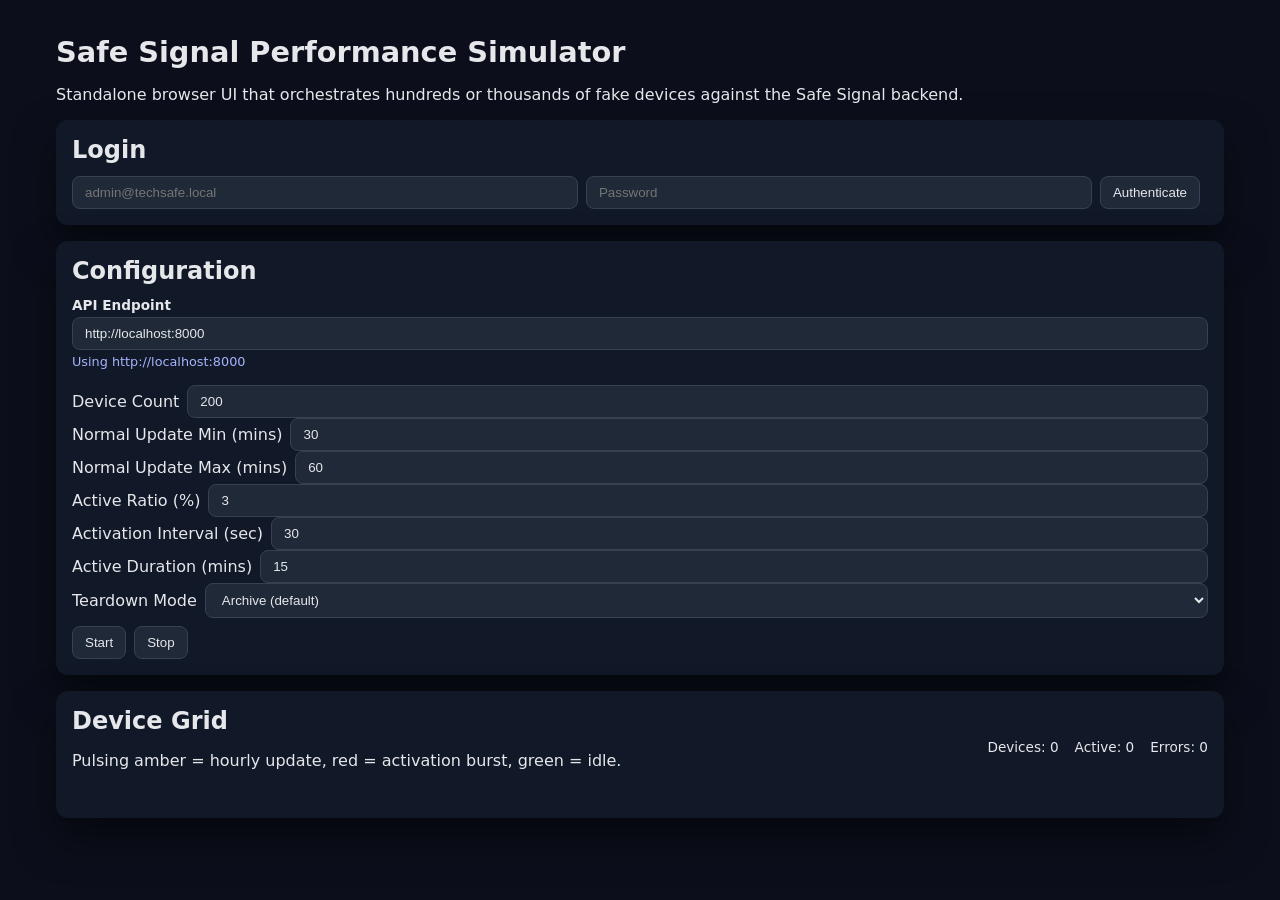
==== index.html @ 41d80cc2 "enhance simulator geography and endpoint info" ====
<!DOCTYPE html>
<html lang="en">
<head>
  <meta charset="UTF-8">
  <meta name="viewport" content="width=device-width, initial-scale=1.0">
  <title>Safe Signal Performance Simulator</title>
  <link rel="stylesheet" href="style.css">
</head>
<body>
  <div class="container">
    <header>
      <h1>Safe Signal Performance Simulator</h1>
      <p>Standalone browser UI that orchestrates hundreds or thousands of fake devices against the Safe Signal backend.</p>
    </header>
    <section class="panel" id="login-panel">
      <h2>Login</h2>
      <form id="login-form">
        <input type="email" id="sim-email" placeholder="admin@techsafe.local" required>
        <input type="password" id="sim-password" placeholder="Password" required>
        <button type="submit">Authenticate</button>
        <span id="login-status" class="status"></span>
      </form>
    </section>
    <section class="panel" id="config-panel">
      <h2>Configuration</h2>
      <div class="endpoint-row">
        <div class="endpoint-label">API Endpoint</div>
        <div class="endpoint-input">
          <input type="text" id="api-endpoint" placeholder="http://localhost:8000">
          <div class="endpoint-display">Using <span id="api-endpoint-display"></span></div>
        </div>
      </div>
      <label>Device Count
        <input type="number" id="device-count" min="10" max="5000" value="200" step="100">
      </label>
      <label>Normal Update Min (mins)
        <input type="number" id="update-min" min="15" max="180" value="30">
      </label>
      <label>Normal Update Max (mins)
        <input type="number" id="update-max" min="30" max="240" value="60">
      </label>
      <label>Active Ratio (%)
        <input type="number" id="active-ratio" min="0" max="20" value="3">
      </label>
      <label>Activation Interval (sec)
        <input type="number" id="active-interval" min="10" max="60" value="30">
      </label>
      <label>Active Duration (mins)
        <input type="number" id="active-duration" min="1" max="60" value="15">
      </label>
      <label>Teardown Mode
        <select id="teardown-mode">
          <option value="archive">Archive (default)</option>
          <option value="delete">Delete</option>
        </select>
      </label>
        <div class="actions">
        <button id="start-sim" disabled>Start</button>
        <button id="stop-sim" disabled>Stop</button>
      </div>
    </section>
    <section class="panel">
      <header>
        <div>
          <h2>Device Grid</h2>
          <p>Pulsing amber = hourly update, red = activation burst, green = idle.</p>
        </div>
        <div class="stats">
          <div>Devices: <span id="stat-count">0</span></div>
          <div>Active: <span id="stat-active">0</span></div>
          <div>Errors: <span id="stat-errors">0</span></div>
        </div>
      </header>
      <div id="device-grid"></div>
    </section>
  </div>
  <script src="app.js"></script>
</body>
</html>
---- style.css ----
* { box-sizing: border-box; }
body { margin: 0; font-family: 'Segoe UI', system-ui, sans-serif; background: #0c0f1b; color: #e5e7eb; }
.container { max-width: 1200px; margin: 0 auto; padding: 1rem; }
header h1 { margin-bottom: 0.2rem; font-size: 1.8rem; }
.panel { margin-top: 1rem; background: #111827; border-radius: 12px; padding: 1rem; box-shadow: 0 20px 40px rgba(0,0,0,0.5); }
.endpoint-row { display: flex; flex-direction: column; gap: 0.25rem; margin-bottom: 1rem; }
.endpoint-label { font-size: 0.85rem; color: #e5e7eb; font-weight: 600; }
.endpoint-input { display: flex; flex-direction: column; gap: 0.25rem; }
.endpoint-input input { width: 100%; }
.endpoint-display { font-size: 0.8rem; color: #a5b4fc; }
.panel h2 { margin: 0 0 0.75rem; }
form, .panel label { display: flex; flex-wrap: wrap; gap: 0.5rem; align-items: center; }
input, select, button { background: #1f2937; border: 1px solid #374151; color: #e5e7eb; padding: 0.5rem 0.75rem; border-radius: 8px; }
input, select { flex: 1; min-width: 140px; }
.actions { margin-top: 0.5rem; display: flex; gap: 0.5rem; }
button { cursor: pointer; }
.panel header { display: flex; align-items: center; justify-content: space-between; }
.stats { display: flex; gap: 1rem; font-size: 0.85rem; }
#device-grid { margin-top: 1rem; display: grid; grid-template-columns: repeat(auto-fit, minmax(30px, 1fr)); gap: 4px; max-height: 360px; overflow: auto; }
.device-cell { width: 100%; aspect-ratio: 1 / 1; border-radius: 6px; background: #1f2937; border: 1px solid #374151; display: flex; align-items: center; justify-content: center; position: relative; font-size: 0.75rem; }
.device-cell span { pointer-events: none; }
.device-cell::after { content: ''; position: absolute; width: 10px; height: 10px; border-radius: 50%; bottom: 5px; right: 5px; opacity: 0.6; }
.device-cell.idle::after { background: #22c55e; }
.device-cell.normal::after { background: #f59e0b; }
.device-cell.active::after { background: #ef4444; }
.device-cell.flash::after { animation: flashPulse 2s ease; }
@keyframes flashPulse { 0%, 100% { transform: scale(0.8); opacity: 0.55; } 50% { transform: scale(1.4); opacity: 1; } }
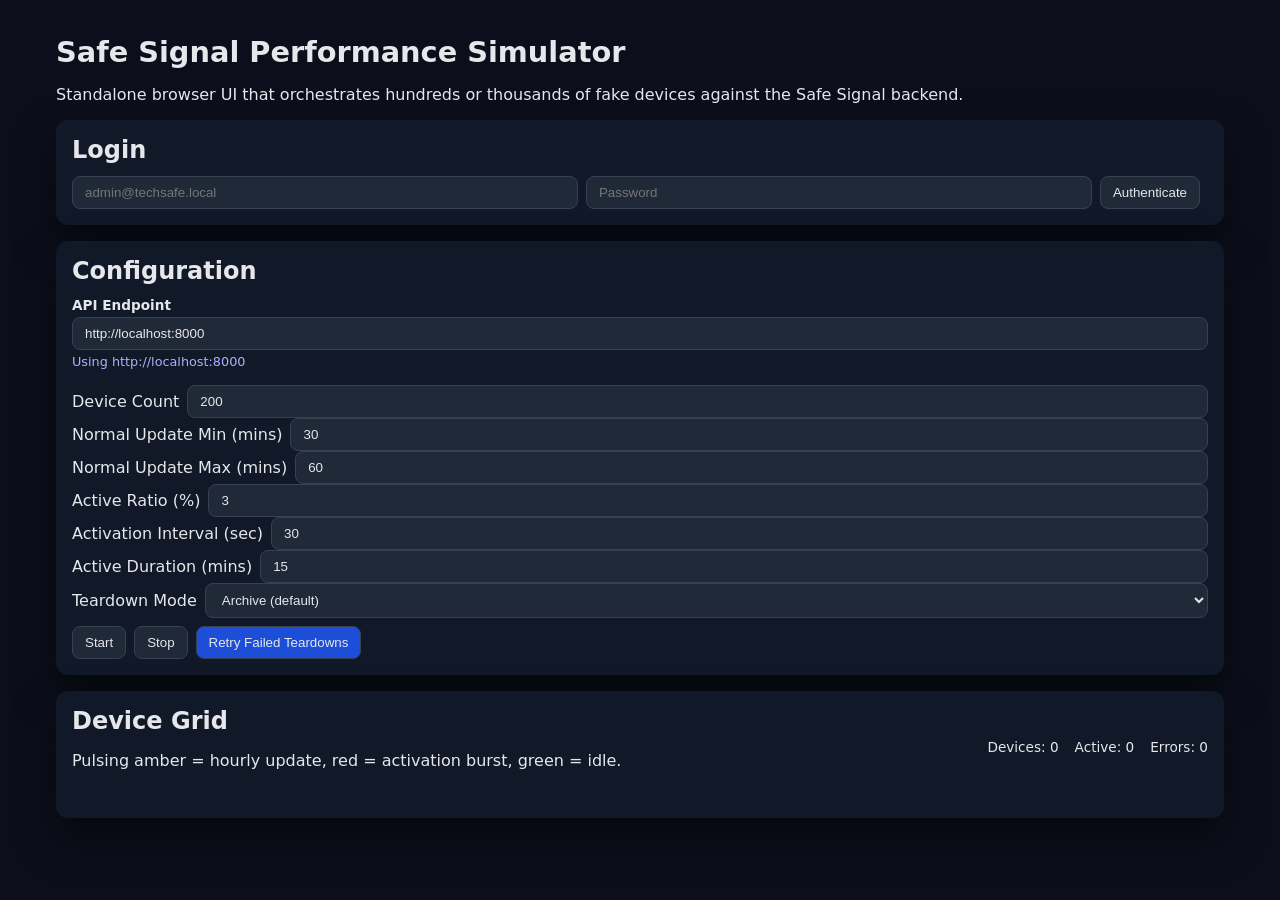
==== commit 331f6e2d: "enhance simulator metadata and teardown retry" ====
--- a/index.html
+++ b/index.html
@@ -57,6 +57,7 @@
         <div class="actions">
         <button id="start-sim" disabled>Start</button>
         <button id="stop-sim" disabled>Stop</button>
+        <button id="retry-teardown" disabled class="secondary">Retry Failed Teardowns</button>
       </div>
     </section>
     <section class="panel">
--- a/style.css
+++ b/style.css
@@ -14,6 +14,7 @@
 input, select { flex: 1; min-width: 140px; }
 .actions { margin-top: 0.5rem; display: flex; gap: 0.5rem; }
 button { cursor: pointer; }
+.secondary { background: #1d4ed8; }
 .panel header { display: flex; align-items: center; justify-content: space-between; }
 .stats { display: flex; gap: 1rem; font-size: 0.85rem; }
 #device-grid { margin-top: 1rem; display: grid; grid-template-columns: repeat(auto-fit, minmax(30px, 1fr)); gap: 4px; max-height: 360px; overflow: auto; }
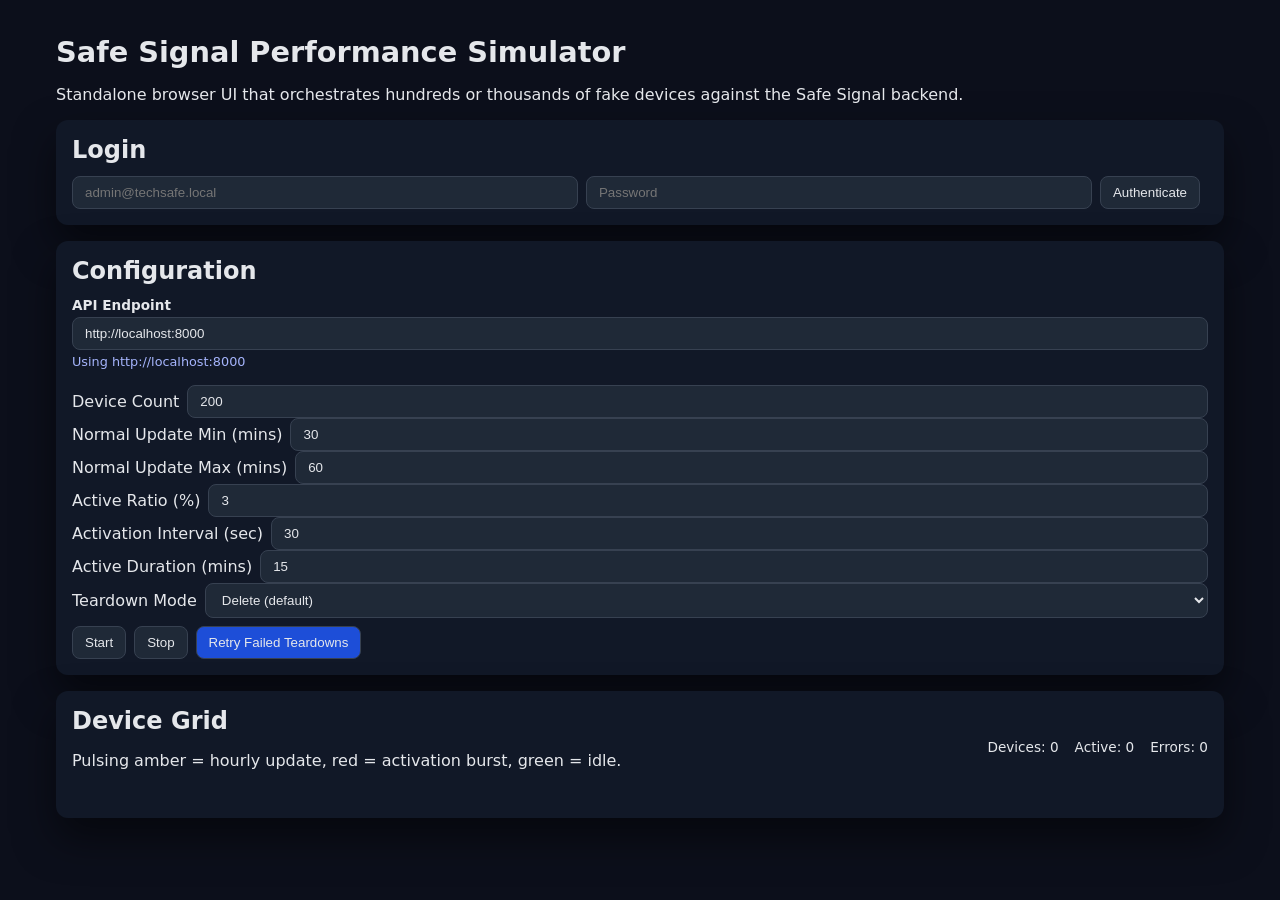
==== commit eaf44426: "tune ui defaults and colors" ====
--- a/index.html
+++ b/index.html
@@ -50,8 +50,8 @@
       </label>
       <label>Teardown Mode
         <select id="teardown-mode">
-          <option value="archive">Archive (default)</option>
-          <option value="delete">Delete</option>
+          <option value="archive">Archive</option>
+          <option value="delete" selected>Delete (default)</option>
         </select>
       </label>
         <div class="actions">
--- a/style.css
+++ b/style.css
@@ -20,9 +20,9 @@
 #device-grid { margin-top: 1rem; display: grid; grid-template-columns: repeat(auto-fit, minmax(30px, 1fr)); gap: 4px; max-height: 360px; overflow: auto; }
 .device-cell { width: 100%; aspect-ratio: 1 / 1; border-radius: 6px; background: #1f2937; border: 1px solid #374151; display: flex; align-items: center; justify-content: center; position: relative; font-size: 0.75rem; }
 .device-cell span { pointer-events: none; }
-.device-cell::after { content: ''; position: absolute; width: 10px; height: 10px; border-radius: 50%; bottom: 5px; right: 5px; opacity: 0.6; }
-.device-cell.idle::after { background: #22c55e; }
-.device-cell.normal::after { background: #f59e0b; }
-.device-cell.active::after { background: #ef4444; }
-.device-cell.flash::after { animation: flashPulse 2s ease; }
+.device-cell::after { content: ''; position: absolute; width: 14px; height: 14px; border-radius: 50%; bottom: 4px; right: 4px; opacity: 0.7; box-shadow: 0 0 6px rgba(15,23,42,0.6); }
+.device-cell.idle::after { background: #16a34a; }
+.device-cell.normal::after { background: #f97316; }
+.device-cell.active::after { background: #b91c1c; }
+.device-cell.flash::after { animation: flashPulse 1.5s ease; background: #38bdf8; box-shadow: 0 0 12px rgba(56,189,248,0.85); }
 @keyframes flashPulse { 0%, 100% { transform: scale(0.8); opacity: 0.55; } 50% { transform: scale(1.4); opacity: 1; } }
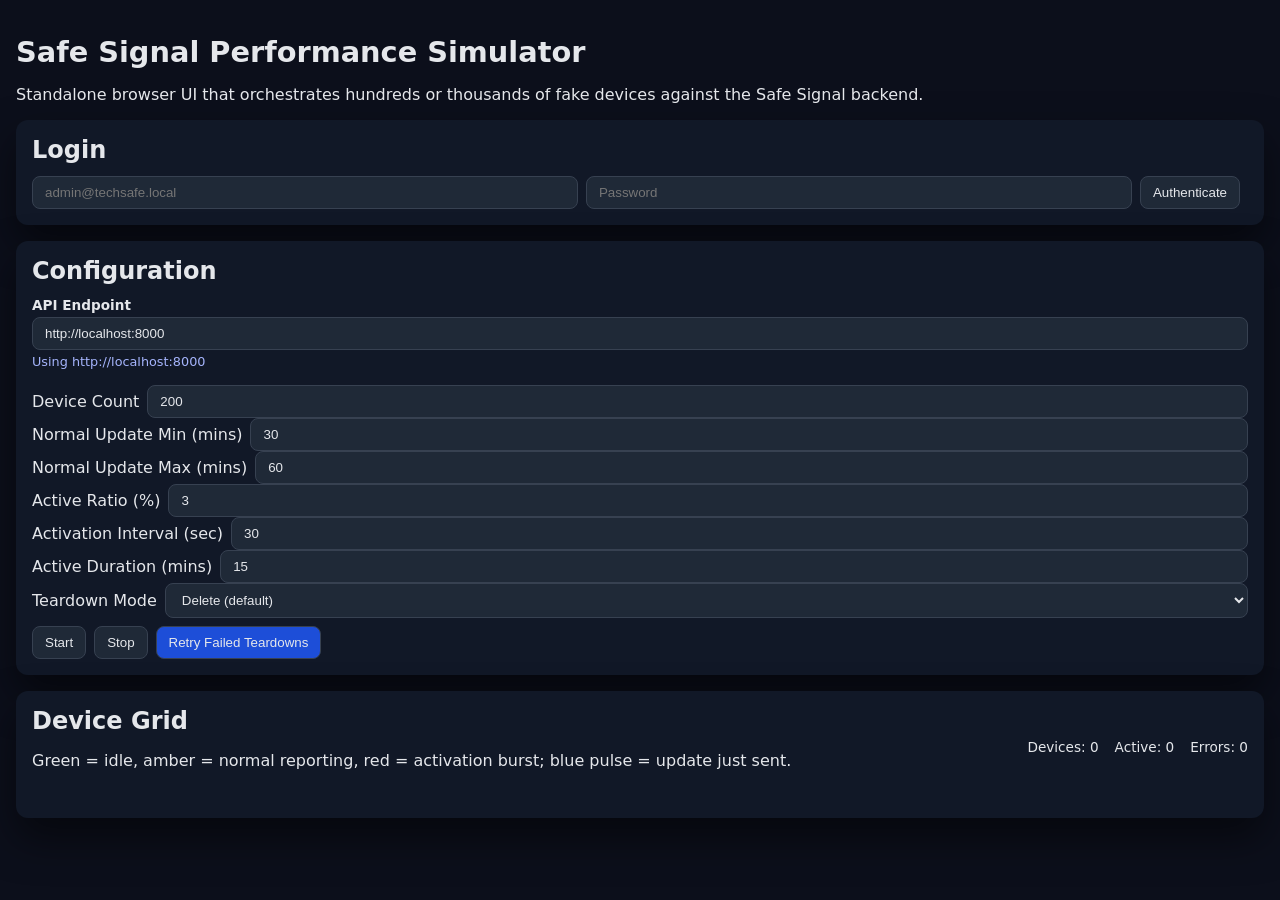
==== commit 309162e4: "tune grid density and legend text" ====
--- a/index.html
+++ b/index.html
@@ -64,7 +64,7 @@
       <header>
         <div>
           <h2>Device Grid</h2>
-          <p>Pulsing amber = hourly update, red = activation burst, green = idle.</p>
+          <p>Green = idle, amber = normal reporting, red = activation burst; blue pulse = update just sent.</p>
         </div>
         <div class="stats">
           <div>Devices: <span id="stat-count">0</span></div>
--- a/style.css
+++ b/style.css
@@ -17,12 +17,14 @@
 .secondary { background: #1d4ed8; }
 .panel header { display: flex; align-items: center; justify-content: space-between; }
 .stats { display: flex; gap: 1rem; font-size: 0.85rem; }
-#device-grid { margin-top: 1rem; display: grid; grid-template-columns: repeat(auto-fit, minmax(30px, 1fr)); gap: 4px; max-height: 360px; overflow: auto; }
-.device-cell { width: 100%; aspect-ratio: 1 / 1; border-radius: 6px; background: #1f2937; border: 1px solid #374151; display: flex; align-items: center; justify-content: center; position: relative; font-size: 0.75rem; }
-.device-cell span { pointer-events: none; }
-.device-cell::after { content: ''; position: absolute; width: 14px; height: 14px; border-radius: 50%; bottom: 4px; right: 4px; opacity: 0.7; box-shadow: 0 0 6px rgba(15,23,42,0.6); }
-.device-cell.idle::after { background: #16a34a; }
-.device-cell.normal::after { background: #f97316; }
-.device-cell.active::after { background: #b91c1c; }
-.device-cell.flash::after { animation: flashPulse 1.5s ease; background: #38bdf8; box-shadow: 0 0 12px rgba(56,189,248,0.85); }
+.container { max-width: 1400px; }
+.container { max-width: 1400px; }
+#device-grid { margin-top: 1rem; display: grid; grid-template-columns: repeat(auto-fit, minmax(32px, 1fr)); gap: 4px; max-height: calc(100vh - 300px); overflow: auto; }
+.device-cell { width: 100%; aspect-ratio: 1 / 1; border-radius: 6px; background: #0b1222; border: 1px solid #1f2937; display: flex; align-items: center; justify-content: center; position: relative; font-size: 0.7rem; }
+.device-cell span { position: relative; z-index: 1; pointer-events: none; font-weight: 600; }
+.device-cell::after { content: ''; position: absolute; width: 16px; height: 16px; border-radius: 50%; bottom: 6px; right: 6px; opacity: 0.9; box-shadow: 0 0 6px rgba(15,23,42,0.6); z-index: 0; }
+.device-cell.idle::after { background: #34d399; }
+.device-cell.normal::after { background: #fb923c; }
+.device-cell.active::after { background: #dc2626; }
+.device-cell.flash::after { animation: flashPulse 1.3s ease; background: #38bdf8; box-shadow: 0 0 14px rgba(56,189,248,0.9); }
 @keyframes flashPulse { 0%, 100% { transform: scale(0.8); opacity: 0.55; } 50% { transform: scale(1.4); opacity: 1; } }
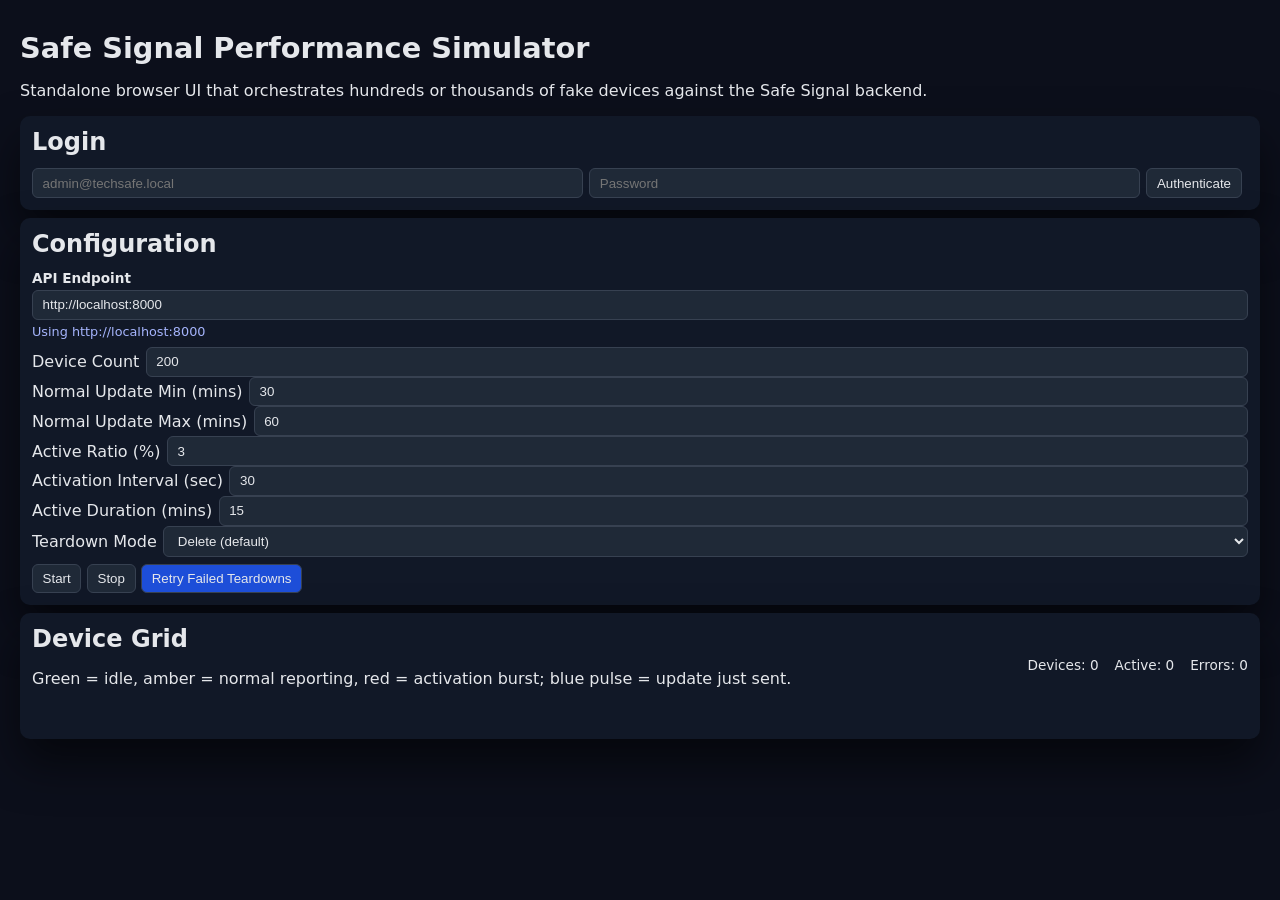
==== commit 7f2b8351: "enhance simulator grid density" ====
--- a/index.html
+++ b/index.html
@@ -72,7 +72,9 @@
           <div>Errors: <span id="stat-errors">0</span></div>
         </div>
       </header>
-      <div id="device-grid"></div>
+      <div class="device-grid-wrapper">
+        <div id="device-grid"></div>
+      </div>
     </section>
   </div>
   <script src="app.js"></script>
--- a/style.css
+++ b/style.css
@@ -1,26 +1,25 @@
 * { box-sizing: border-box; }
 body { margin: 0; font-family: 'Segoe UI', system-ui, sans-serif; background: #0c0f1b; color: #e5e7eb; }
-.container { max-width: 1200px; margin: 0 auto; padding: 1rem; }
+.container { width: 100%; max-width: 2000px; margin: 0 auto; padding: 0.75rem 1.25rem 0.5rem; }
 header h1 { margin-bottom: 0.2rem; font-size: 1.8rem; }
-.panel { margin-top: 1rem; background: #111827; border-radius: 12px; padding: 1rem; box-shadow: 0 20px 40px rgba(0,0,0,0.5); }
-.endpoint-row { display: flex; flex-direction: column; gap: 0.25rem; margin-bottom: 1rem; }
+.panel { margin-top: 0.5rem; background: #111827; border-radius: 10px; padding: 0.75rem; box-shadow: 0 24px 45px rgba(0,0,0,0.55); }
+.endpoint-row { display: flex; flex-direction: column; gap: 0.25rem; margin-bottom: 0.5rem; }
 .endpoint-label { font-size: 0.85rem; color: #e5e7eb; font-weight: 600; }
 .endpoint-input { display: flex; flex-direction: column; gap: 0.25rem; }
 .endpoint-input input { width: 100%; }
 .endpoint-display { font-size: 0.8rem; color: #a5b4fc; }
 .panel h2 { margin: 0 0 0.75rem; }
-form, .panel label { display: flex; flex-wrap: wrap; gap: 0.5rem; align-items: center; }
-input, select, button { background: #1f2937; border: 1px solid #374151; color: #e5e7eb; padding: 0.5rem 0.75rem; border-radius: 8px; }
-input, select { flex: 1; min-width: 140px; }
-.actions { margin-top: 0.5rem; display: flex; gap: 0.5rem; }
+form, .panel label { display: flex; flex-wrap: wrap; gap: 0.4rem; align-items: center; }
+input, select, button { background: #1f2937; border: 1px solid #374151; color: #e5e7eb; padding: 0.4rem 0.6rem; border-radius: 6px; }
+input, select { flex: 1; min-width: 120px; }
+.actions { margin-top: 0.4rem; display: flex; gap: 0.35rem; }
 button { cursor: pointer; }
 .secondary { background: #1d4ed8; }
 .panel header { display: flex; align-items: center; justify-content: space-between; }
 .stats { display: flex; gap: 1rem; font-size: 0.85rem; }
-.container { max-width: 1400px; }
-.container { max-width: 1400px; }
-#device-grid { margin-top: 1rem; display: grid; grid-template-columns: repeat(auto-fit, minmax(32px, 1fr)); gap: 4px; max-height: calc(100vh - 300px); overflow: auto; }
-.device-cell { width: 100%; aspect-ratio: 1 / 1; border-radius: 6px; background: #0b1222; border: 1px solid #1f2937; display: flex; align-items: center; justify-content: center; position: relative; font-size: 0.7rem; }
+.device-grid-wrapper { margin-top: 0.8rem; padding-top: 0.2rem; }
+#device-grid { display: grid; grid-template-columns: repeat(auto-fit, minmax(20px, 1fr)); gap: 1px; max-height: 90vh; overflow: auto; width: 100%; padding-top: 0.4rem; }
+.device-cell { width: 100%; min-height: 20px; border-radius: 4px; background: #090c17; border: 0.7px solid rgba(255,255,255,0.1); display: flex; align-items: center; justify-content: center; position: relative; font-size: 0.55rem; }
 .device-cell span { position: relative; z-index: 1; pointer-events: none; font-weight: 600; }
 .device-cell::after { content: ''; position: absolute; width: 16px; height: 16px; border-radius: 50%; bottom: 6px; right: 6px; opacity: 0.9; box-shadow: 0 0 6px rgba(15,23,42,0.6); z-index: 0; }
 .device-cell.idle::after { background: #34d399; }
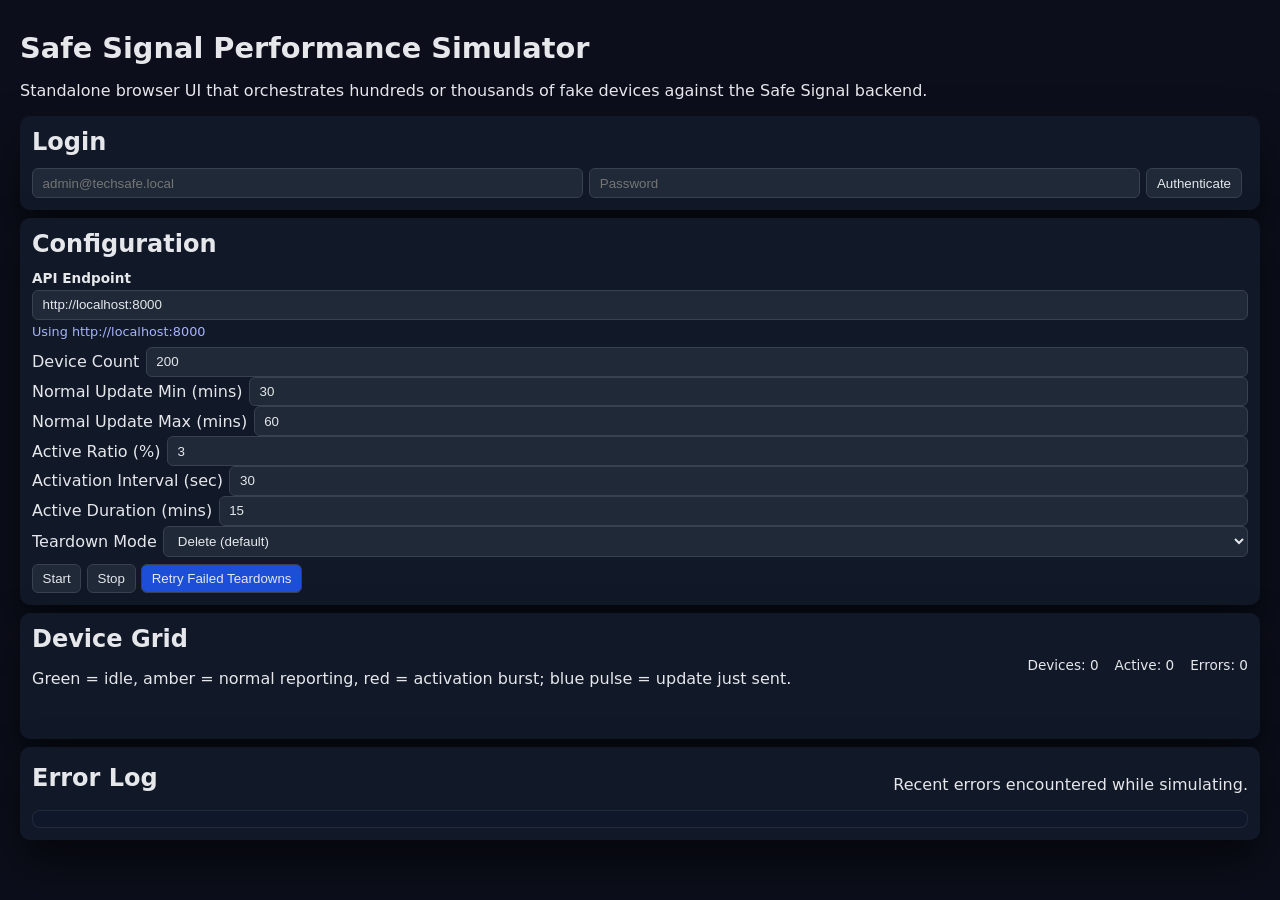
==== commit be767779: "feat: expose simulator error log" ====
--- a/index.html
+++ b/index.html
@@ -76,6 +76,13 @@
         <div id="device-grid"></div>
       </div>
     </section>
+    <section class="panel" id="error-panel">
+      <header>
+        <h2>Error Log</h2>
+        <p class="muted">Recent errors encountered while simulating.</p>
+      </header>
+      <div id="error-log" class="error-log"></div>
+    </section>
   </div>
   <script src="app.js"></script>
 </body>
--- a/style.css
+++ b/style.css
@@ -17,6 +17,8 @@
 .secondary { background: #1d4ed8; }
 .panel header { display: flex; align-items: center; justify-content: space-between; }
 .stats { display: flex; gap: 1rem; font-size: 0.85rem; }
+.error-log { max-height: 200px; overflow: auto; font-size: 0.75rem; background: #0f172a; border: 1px solid rgba(255,255,255,0.08); border-radius: 8px; padding: 0.5rem; }
+.error-log p { margin: 0 0 0.25rem; }
 .device-grid-wrapper { margin-top: 0.8rem; padding-top: 0.2rem; }
 #device-grid { display: grid; grid-template-columns: repeat(auto-fit, minmax(20px, 1fr)); gap: 1px; max-height: 90vh; overflow: auto; width: 100%; padding-top: 0.4rem; }
 .device-cell { width: 100%; min-height: 20px; border-radius: 4px; background: #090c17; border: 0.7px solid rgba(255,255,255,0.1); display: flex; align-items: center; justify-content: center; position: relative; font-size: 0.55rem; }
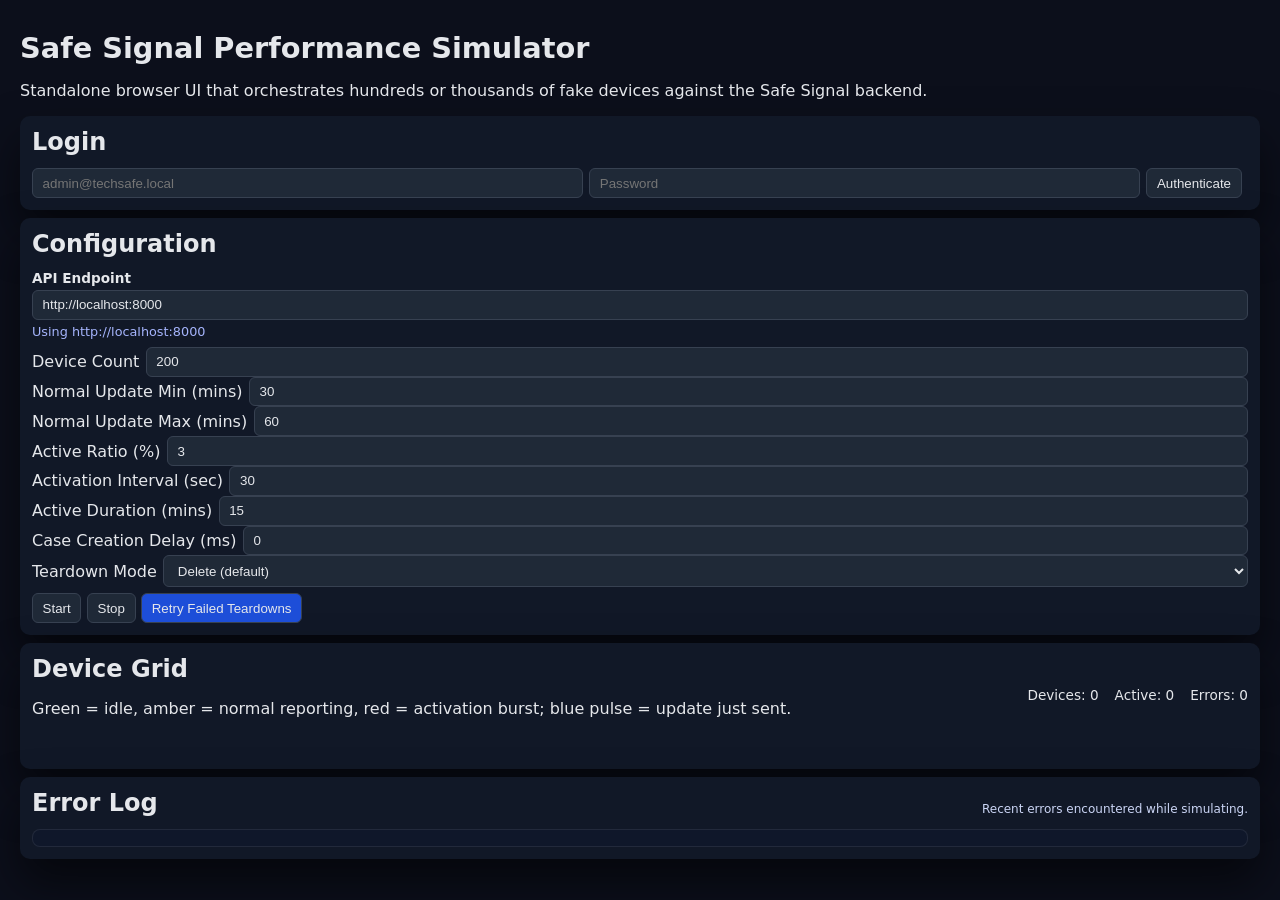
==== commit 0a85a6c4: "feat: log simulator errors and throttle cases" ====
--- a/index.html
+++ b/index.html
@@ -48,6 +48,9 @@
       <label>Active Duration (mins)
         <input type="number" id="active-duration" min="1" max="60" value="15">
       </label>
+      <label>Case Creation Delay (ms)
+        <input type="number" id="case-delay" min="0" max="1000" value="0" step="50">
+      </label>
       <label>Teardown Mode
         <select id="teardown-mode">
           <option value="archive">Archive</option>
--- a/style.css
+++ b/style.css
@@ -17,6 +17,7 @@
 .secondary { background: #1d4ed8; }
 .panel header { display: flex; align-items: center; justify-content: space-between; }
 .stats { display: flex; gap: 1rem; font-size: 0.85rem; }
+.muted { color: #cbd5f5; font-size: 0.75rem; margin: 0; }
 .error-log { max-height: 200px; overflow: auto; font-size: 0.75rem; background: #0f172a; border: 1px solid rgba(255,255,255,0.08); border-radius: 8px; padding: 0.5rem; }
 .error-log p { margin: 0 0 0.25rem; }
 .device-grid-wrapper { margin-top: 0.8rem; padding-top: 0.2rem; }
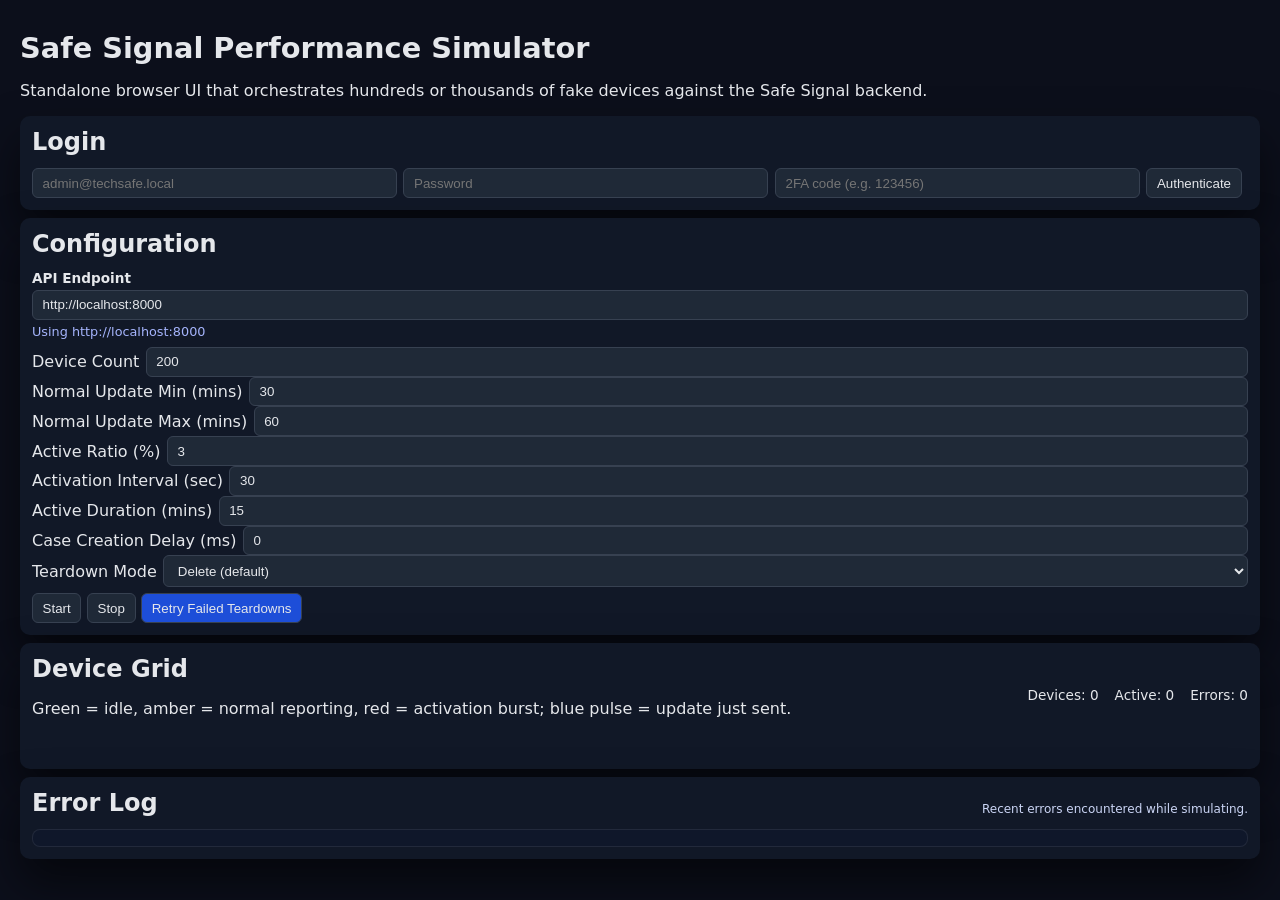
==== commit 1e6810c5: "feat: add optional 2FA code to simulator login" ====
--- a/index.html
+++ b/index.html
@@ -17,6 +17,7 @@
       <form id="login-form">
         <input type="email" id="sim-email" placeholder="admin@techsafe.local" required>
         <input type="password" id="sim-password" placeholder="Password" required>
+        <input type="text" id="sim-code" placeholder="2FA code (e.g. 123456)">
         <button type="submit">Authenticate</button>
         <span id="login-status" class="status"></span>
       </form>
